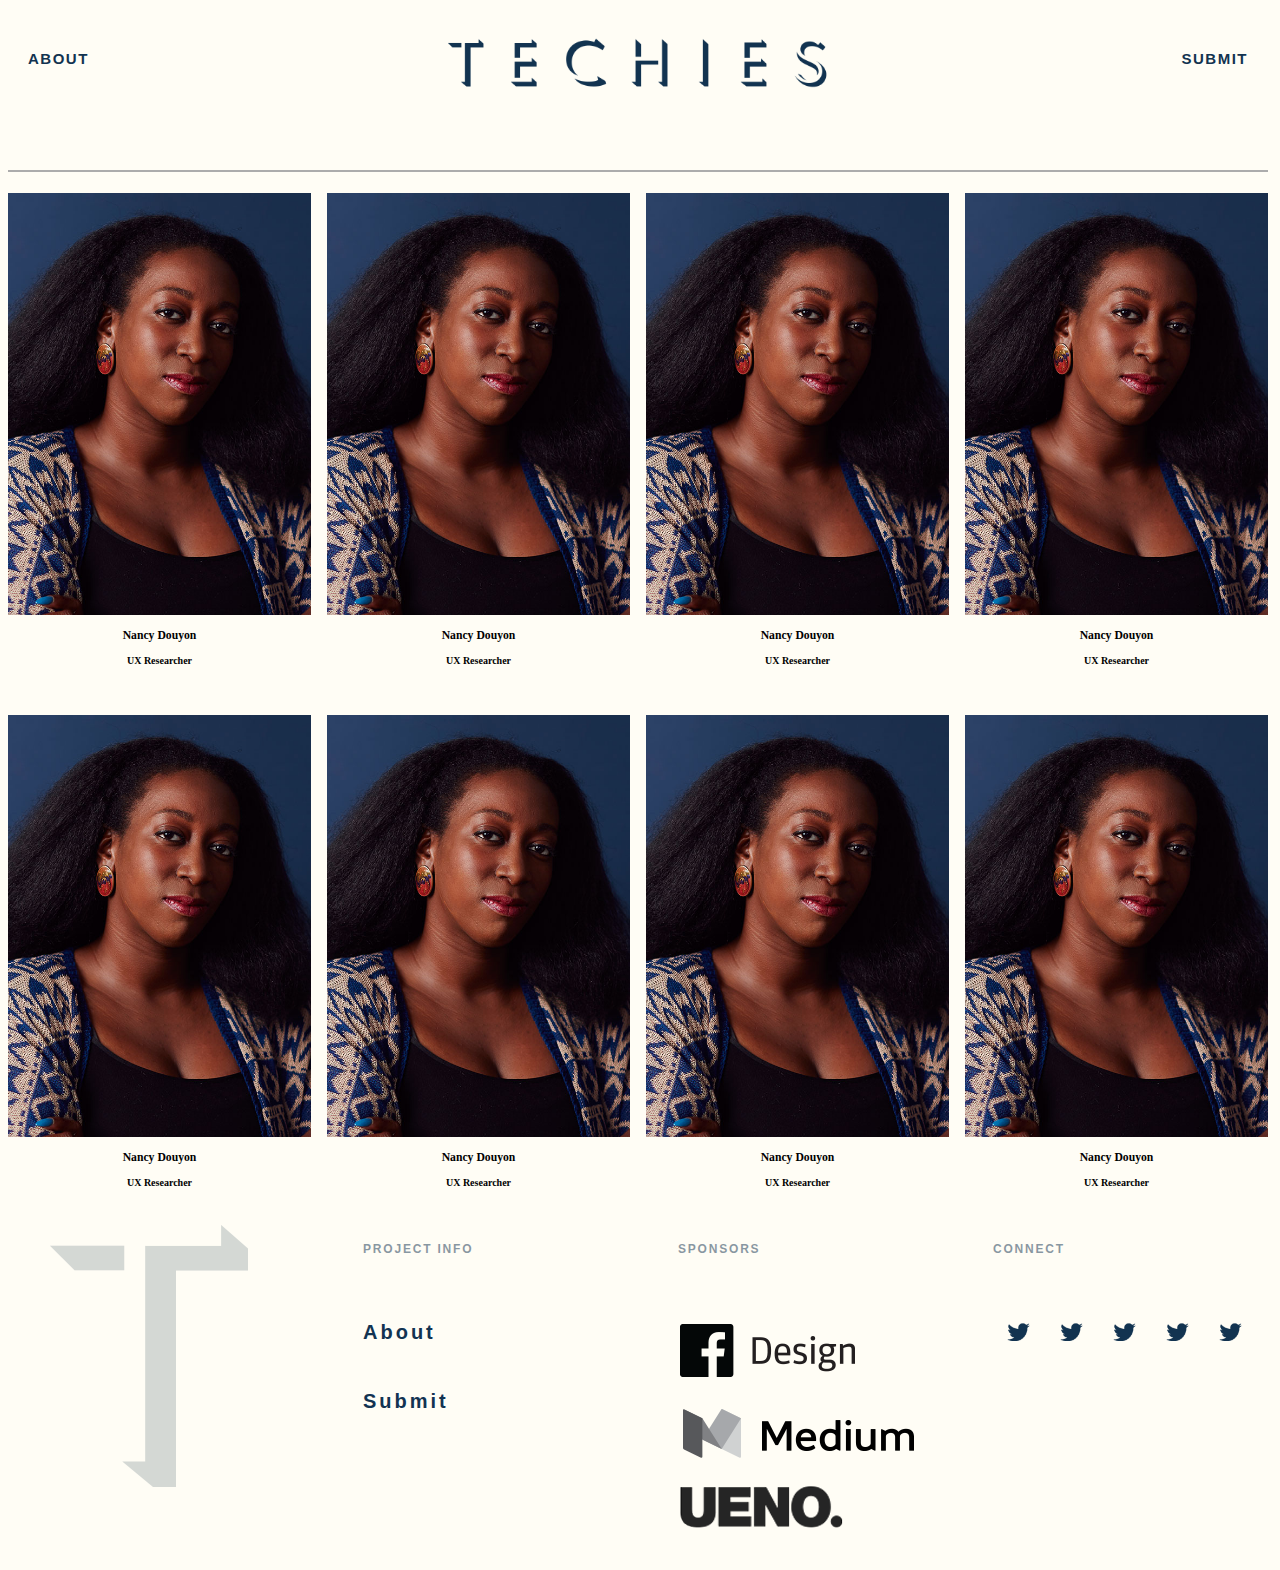
==== index.html @ 45d52f18 "first commit" ====
<!DOCTYPE html>
<html>
  <head>
    <title>Techies</title>
    <meta name="viewport" content="width=device-width, initial-scale=1">
    <link rel="stylesheet" type="text/css" href="css/style.css">
  </head>
  <body>
    <div class="Container">
      <li class="Nav">
        <ul class="About">
          <h2>About</h2>
        </ul>
        <ul class="Techies">
          <img src="images/techies_logo.png" alt="Techies Logo">
        </ul>
        <ul class="Submit">
          <h2> Submit</h2>
        </ul>
      </li>
      <li class="Filter">
      </li>
      <li class="Gallery">
        <ul class="Portrait">
          <img src="images/nancy-douyon-thumb-560x780.jpg" alt="Nany Douyon Photo">
          <h3>Nancy Douyon</h3>
          <h4>UX Researcher</h4>
        </ul>
        <ul class="Portrait">
          <img src="images/nancy-douyon-thumb-560x780.jpg" alt="Nany Douyon Photo">
          <h3>Nancy Douyon</h3>
          <h4>UX Researcher</h4>
        </ul>
        <ul class="Portrait">
          <img src="images/nancy-douyon-thumb-560x780.jpg" alt="Nany Douyon Photo">
          <h3>Nancy Douyon</h3>
          <h4>UX Researcher</h4>
        </ul>
        <ul class="Portrait">
          <img src="images/nancy-douyon-thumb-560x780.jpg" alt="Nany Douyon Photo">
          <h3>Nancy Douyon</h3>
          <h4>UX Researcher</h4>
        </ul>
        <ul class="Portrait">
          <img src="images/nancy-douyon-thumb-560x780.jpg" alt="Nany Douyon Photo">
          <h3>Nancy Douyon</h3>
          <h4>UX Researcher</h4>
        </ul>
        <ul class="Portrait">
          <img src="images/nancy-douyon-thumb-560x780.jpg" alt="Nany Douyon Photo">
          <h3>Nancy Douyon</h3>
          <h4>UX Researcher</h4>
        </ul>
        <ul class="Portrait">
          <img src="images/nancy-douyon-thumb-560x780.jpg" alt="Nany Douyon Photo">
          <h3>Nancy Douyon</h3>
          <h4>UX Researcher</h4>
        </ul>
        <ul class="Portrait">
          <img src="images/nancy-douyon-thumb-560x780.jpg" alt="Nany Douyon Photo">
          <h3>Nancy Douyon</h3>
          <h4>UX Researcher</h4>
        </ul>
        <li class="Footer">
          <ul class="Icon">
            <img src="images/footer_icon.png" alt="Footer Logo">
          </ul>
          <ul class="Project">
              <h5>Project Info</h5>
              <h6>About</h6>
              <h6>Submit</h6>
          </ul>
          <ul class="Sponsors">
            <h5>Sponsors</h5>
            <img src="images/facebook.png" alt="facebook Design Logo">
            <img src="images/medium.png" alt="Medium Logo">
            <img src="images/ueno.png" alt="UENO Logo">
          </ul>
          <ul class="Connect">
            <h5>Connect</h5>
            <a href="https://twitter.com/techiesproject" class="social twitter"></a>
            <a href="https://www.instagram.com/techiesproject/" class="social instagram"></a>
            <a href="https://www.facebook.com/techiesproject" class="social facebook"></a>
            <a href="https://www.pinterest.com/techiesproject/" class="social pinterest"></a>
            <a href="https://medium.com/@helena/tech-portrait-project-call-for-subjects-b33d15ed9286" class="social medium"></a>
        </li>
      </li>
    </div>
</html>
---- css/style.css ----
*, *::before, *::after {
  box-sizing: border-box;
}

body {
  font-size: 10px;
  background-color: #fffdf5;
  max-width: 1260px;
}

/* Top Navigation */
.Nav {
  display: flex;
  /* border: 2px solid green; */
  width: 100%;
  border-bottom: 2px solid #acacac;
  padding-bottom: 50px;
  /* text-align: center; */
}

.Nav ul {
  /* border: 2px solid red; */
  flex: 1;
  width: 33%;
  padding: 70px 0;
  font-family: FFSuperGroteskWebProMedium, sans-serif;
  letter-spacing: 0.15em;
  color: #123350;
  text-decoration: none;
  text-transform: uppercase;
  padding: 20px;
}

.About {
  text-align: left;
}

.Techies {
  text-align: center;
}

.Submit {
  text-align: right;
}

img {
  max-width: 100%;
  height: auto;
}

/* Main Gallery */

.Gallery {
  display: grid;
  grid-gap: 1rem;
  grid-template-columns: repeat(auto-fill, minmax(250px, 1fr));
  /* border: 2px solid blue; */
  width: 100%;
}

.Portrait {
  /* border: 2px solid black; */
  text-align:center;
  padding: 0;
}

/* Footer */
.Footer {
  display: flex;
  /* border: 2px solid orange; */
  width: 100%;
}

.Footer ul {
  width: 30%;
}

.Footer img {
  margin-bottom: 20px;
}
h5 {
  font-family: FFSuperGroteskWebProMedium, sans-serif;
    letter-spacing: 0.15em;
    text-transform: uppercase;
    font-size: 12px;
    color: #123350;
    margin-bottom: 65px;
    opacity: 0.5;
}

h6 {
  font-size: 20px;
font-family: FFSuperGroteskWebProRegular, sans-serif;
letter-spacing: 0.15em;
text-decoration: none;
color: #123352;
}

.social {
  transition: opacity 0.5s ease;
  background-image:url(images/footer_social.png);
  background-size: cover;
  background-repeat: no-repeat;
  height: 23px;
  width: 23px;
  display: inline-block;
  margin: 0 5%;
}
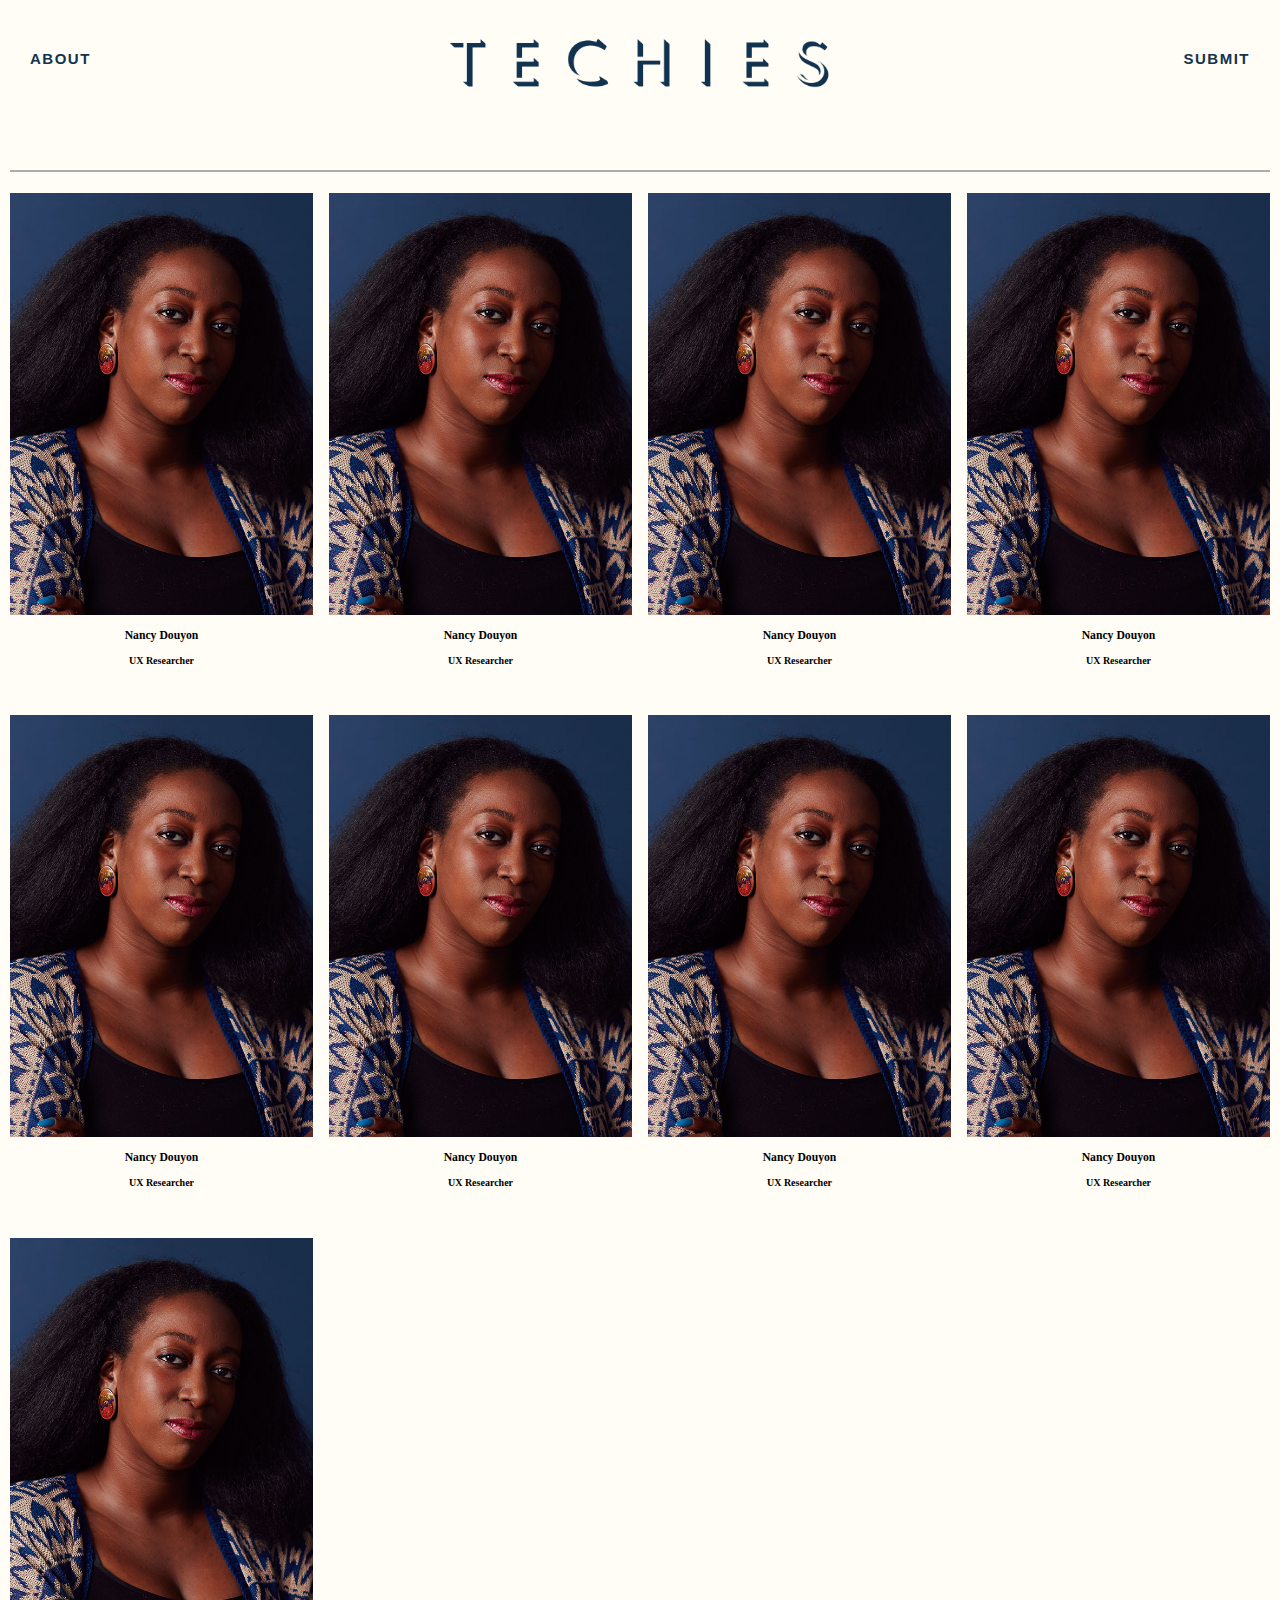
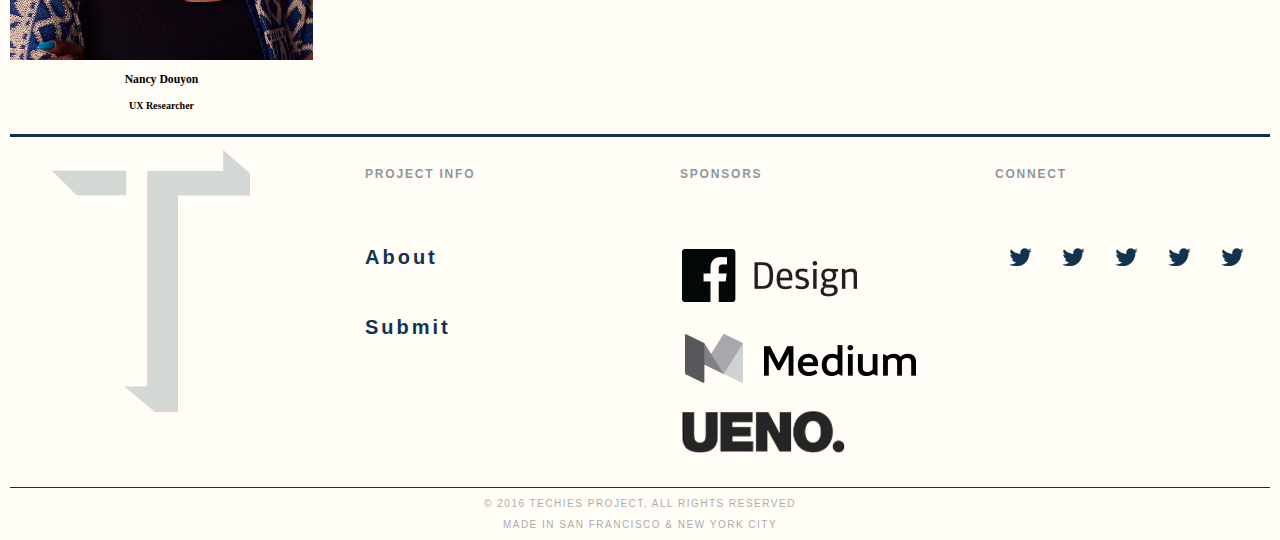
==== commit 108783cc: "Center content with section wrapper" ====
--- a/index.html
+++ b/index.html
@@ -2,11 +2,12 @@
 <html>
   <head>
     <title>Techies</title>
-    <meta name="viewport" content="width=device-width, initial-scale=1">
+    <meta charset="utf-8"> <meta name="viewport" content="width=device-width, initial-scale=1">
     <link rel="stylesheet" type="text/css" href="css/style.css">
   </head>
   <body>
     <div class="Container">
+     <section class="Content">
       <li class="Nav">
         <ul class="About">
           <h2>About</h2>
@@ -61,7 +62,12 @@
           <h3>Nancy Douyon</h3>
           <h4>UX Researcher</h4>
         </ul>
-        <li class="Footer">
+        <ul class="Portrait">
+          <img src="images/nancy-douyon-thumb-560x780.jpg" alt="Nany Douyon Photo">
+          <h3>Nancy Douyon</h3>
+          <h4>UX Researcher</h4>
+        </ul>
+      <li class="Footer">
           <ul class="Icon">
             <img src="images/footer_icon.png" alt="Footer Logo">
           </ul>
@@ -83,7 +89,14 @@
             <a href="https://www.facebook.com/techiesproject" class="social facebook"></a>
             <a href="https://www.pinterest.com/techiesproject/" class="social pinterest"></a>
             <a href="https://medium.com/@helena/tech-portrait-project-call-for-subjects-b33d15ed9286" class="social medium"></a>
+          </ul>
+        <li class="Copyright">
+          <p>© 2016 Techies Project, All Rights reserved</p>
+          <p>Made in San francisco &amp; New york city</p>
+        </li>
         </li>
       </li>
+     </section>  
     </div>
+  </body>
 </html>
--- a/css/style.css
+++ b/css/style.css
@@ -5,6 +5,15 @@
 body {
   font-size: 10px;
   background-color: #fffdf5;
+}
+
+.Container {
+  width: 100%;
+  display:block;
+}
+
+section {
+  margin: 0 auto;
   max-width: 1260px;
 }
 
@@ -69,6 +78,8 @@
   display: flex;
   /* border: 2px solid orange; */
   width: 100%;
+  border-top: 3px solid #123350;
+  border-bottom: 1px solid #123350;
 }
 
 .Footer ul {
@@ -78,6 +89,7 @@
 .Footer img {
   margin-bottom: 20px;
 }
+
 h5 {
   font-family: FFSuperGroteskWebProMedium, sans-serif;
     letter-spacing: 0.15em;
@@ -106,3 +118,12 @@
   display: inline-block;
   margin: 0 5%;
 }
+
+.Copyright {
+  text-transform: uppercase;
+  font-size: 10px;
+  color: #acacac;
+  font-family: FFSuperGroteskWebProMedium, sans-serif;
+  letter-spacing: 0.15em;
+  text-align: center;
+}
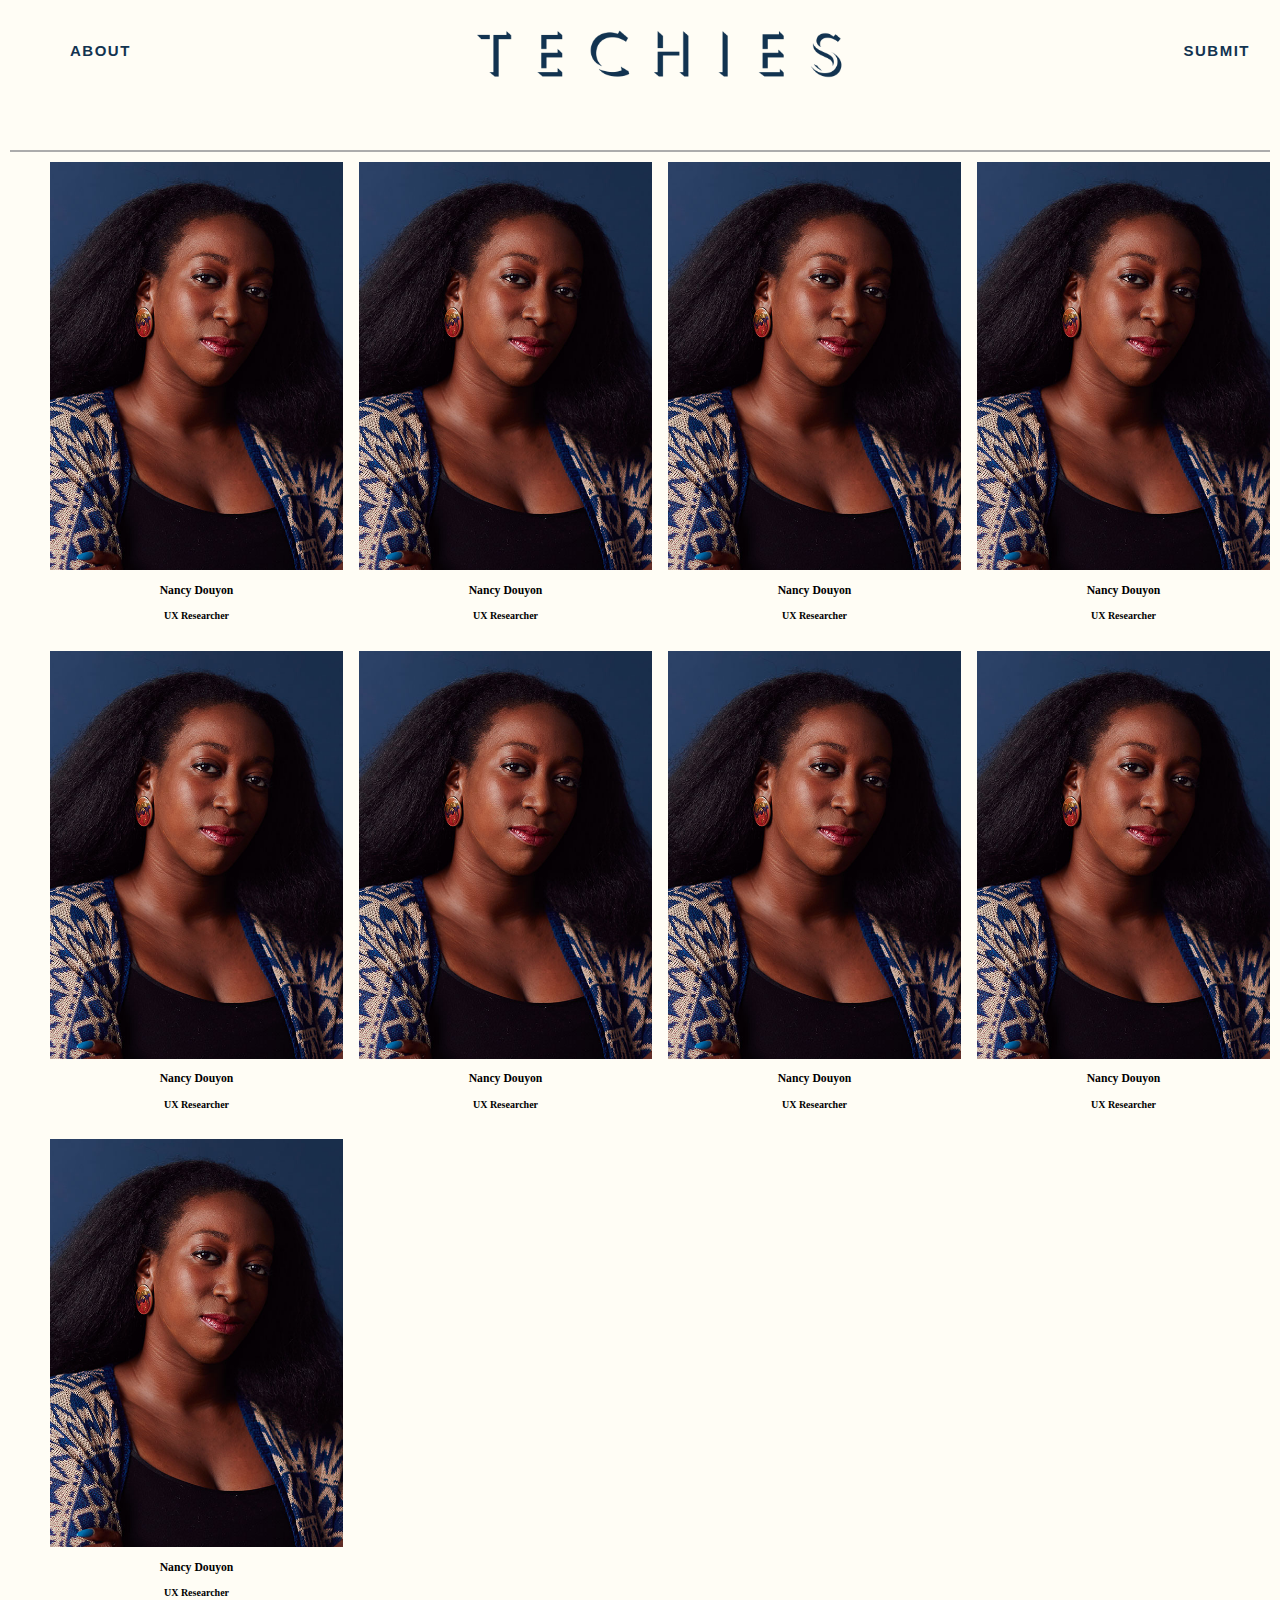
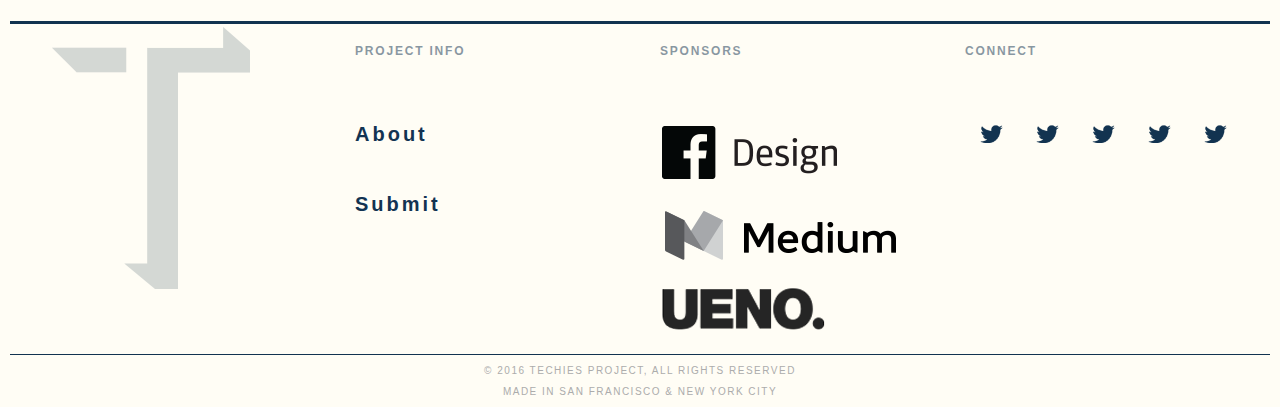
==== commit 53580aea: "Replace li with ul" ====
--- a/index.html
+++ b/index.html
@@ -6,97 +6,104 @@
     <link rel="stylesheet" type="text/css" href="css/style.css">
   </head>
   <body>
-    <div class="Container">
-     <section class="Content">
-      <li class="Nav">
-        <ul class="About">
+    <div class="container">
+     <section class="content">
+       <div class="nav-wrapper">
+        <ul class="nav">
+         <li class="about">
           <h2>About</h2>
-        </ul>
-        <ul class="Techies">
+         </li>
+         <li class="techies">
           <img src="images/techies_logo.png" alt="Techies Logo">
-        </ul>
-        <ul class="Submit">
+         </li>
+         <li class="submit">
           <h2> Submit</h2>
-        </ul>
-      </li>
-      <li class="Filter">
-      </li>
-      <li class="Gallery">
-        <ul class="Portrait">
+         </li>
+       </div>
+       <div class="filter-wrapper">
+         <ul class="filter">
+         </ul>
+       </div>
+       <div class="gallery-wrapper"><ul class="gallery">
+        <li class="portrait">
           <img src="images/nancy-douyon-thumb-560x780.jpg" alt="Nany Douyon Photo">
           <h3>Nancy Douyon</h3>
           <h4>UX Researcher</h4>
-        </ul>
-        <ul class="Portrait">
+        </li>
+        <li class="portrait">
           <img src="images/nancy-douyon-thumb-560x780.jpg" alt="Nany Douyon Photo">
           <h3>Nancy Douyon</h3>
           <h4>UX Researcher</h4>
-        </ul>
-        <ul class="Portrait">
+        </li>
+        <li class="portrait">
           <img src="images/nancy-douyon-thumb-560x780.jpg" alt="Nany Douyon Photo">
           <h3>Nancy Douyon</h3>
           <h4>UX Researcher</h4>
-        </ul>
-        <ul class="Portrait">
+        </li>
+        <li class="portrait">
           <img src="images/nancy-douyon-thumb-560x780.jpg" alt="Nany Douyon Photo">
           <h3>Nancy Douyon</h3>
           <h4>UX Researcher</h4>
-        </ul>
-        <ul class="Portrait">
+        </li>
+        <li class="portrait">
           <img src="images/nancy-douyon-thumb-560x780.jpg" alt="Nany Douyon Photo">
           <h3>Nancy Douyon</h3>
           <h4>UX Researcher</h4>
-        </ul>
-        <ul class="Portrait">
+        </li>
+        <li class="portrait">
           <img src="images/nancy-douyon-thumb-560x780.jpg" alt="Nany Douyon Photo">
           <h3>Nancy Douyon</h3>
           <h4>UX Researcher</h4>
-        </ul>
-        <ul class="Portrait">
+        </li>
+        <li class="portrait">
           <img src="images/nancy-douyon-thumb-560x780.jpg" alt="Nany Douyon Photo">
           <h3>Nancy Douyon</h3>
           <h4>UX Researcher</h4>
-        </ul>
-        <ul class="Portrait">
+        </li>
+        <li class="portrait">
           <img src="images/nancy-douyon-thumb-560x780.jpg" alt="Nany Douyon Photo">
           <h3>Nancy Douyon</h3>
           <h4>UX Researcher</h4>
-        </ul>
-        <ul class="Portrait">
+        </li>
+        <li class="portrait">
           <img src="images/nancy-douyon-thumb-560x780.jpg" alt="Nany Douyon Photo">
           <h3>Nancy Douyon</h3>
           <h4>UX Researcher</h4>
-        </ul>
-      <li class="Footer">
-          <ul class="Icon">
+        </li>
+      </div>
+       <div class="footer-wrapper">
+         <ul class="footer">
+          <li class="icon">
             <img src="images/footer_icon.png" alt="Footer Logo">
-          </ul>
-          <ul class="Project">
+          </li>
+          <li class="project">
               <h5>Project Info</h5>
               <h6>About</h6>
               <h6>Submit</h6>
-          </ul>
-          <ul class="Sponsors">
+          </li>
+          <li class="sponsors">
             <h5>Sponsors</h5>
             <img src="images/facebook.png" alt="facebook Design Logo">
             <img src="images/medium.png" alt="Medium Logo">
             <img src="images/ueno.png" alt="UENO Logo">
-          </ul>
-          <ul class="Connect">
+          </li>
+          <li class="connect">
             <h5>Connect</h5>
             <a href="https://twitter.com/techiesproject" class="social twitter"></a>
             <a href="https://www.instagram.com/techiesproject/" class="social instagram"></a>
             <a href="https://www.facebook.com/techiesproject" class="social facebook"></a>
             <a href="https://www.pinterest.com/techiesproject/" class="social pinterest"></a>
             <a href="https://medium.com/@helena/tech-portrait-project-call-for-subjects-b33d15ed9286" class="social medium"></a>
-          </ul>
-        <li class="Copyright">
-          <p>© 2016 Techies Project, All Rights reserved</p>
-          <p>Made in San francisco &amp; New york city</p>
-        </li>
-        </li>
-      </li>
-     </section>  
+          </li>
+
+
+         </ul>
+         <div class="copyright">
+           <p>© 2016 Techies Project, All Rights reserved</p>
+           <p>Made in San francisco &amp; New york city</p>
+         </div>
+      </div>
+     </section>
     </div>
   </body>
 </html>
--- a/css/style.css
+++ b/css/style.css
@@ -7,7 +7,7 @@
   background-color: #fffdf5;
 }
 
-.Container {
+.container {
   width: 100%;
   display:block;
 }
@@ -18,8 +18,8 @@
 }
 
 /* Top Navigation */
-.Nav {
-  display: flex;
+.nav {
+  display:flex;
   /* border: 2px solid green; */
   width: 100%;
   border-bottom: 2px solid #acacac;
@@ -27,7 +27,7 @@
   /* text-align: center; */
 }
 
-.Nav ul {
+.nav li {
   /* border: 2px solid red; */
   flex: 1;
   width: 33%;
@@ -38,17 +38,18 @@
   text-decoration: none;
   text-transform: uppercase;
   padding: 20px;
+  list-style: none;
 }
 
-.About {
+.about {
   text-align: left;
 }
 
-.Techies {
+.techies {
   text-align: center;
 }
 
-.Submit {
+.submit {
   text-align: right;
 }
 
@@ -59,34 +60,36 @@
 
 /* Main Gallery */
 
-.Gallery {
+.gallery {
   display: grid;
   grid-gap: 1rem;
   grid-template-columns: repeat(auto-fill, minmax(250px, 1fr));
   /* border: 2px solid blue; */
   width: 100%;
+  list-style: none;
 }
 
-.Portrait {
+.portrait {
   /* border: 2px solid black; */
   text-align:center;
   padding: 0;
 }
 
 /* Footer */
-.Footer {
+.footer {
   display: flex;
   /* border: 2px solid orange; */
   width: 100%;
   border-top: 3px solid #123350;
   border-bottom: 1px solid #123350;
+  list-style: none;
 }
 
-.Footer ul {
+.footer li {
   width: 30%;
 }
 
-.Footer img {
+.footer img {
   margin-bottom: 20px;
 }
 
@@ -119,7 +122,7 @@
   margin: 0 5%;
 }
 
-.Copyright {
+.copyright {
   text-transform: uppercase;
   font-size: 10px;
   color: #acacac;
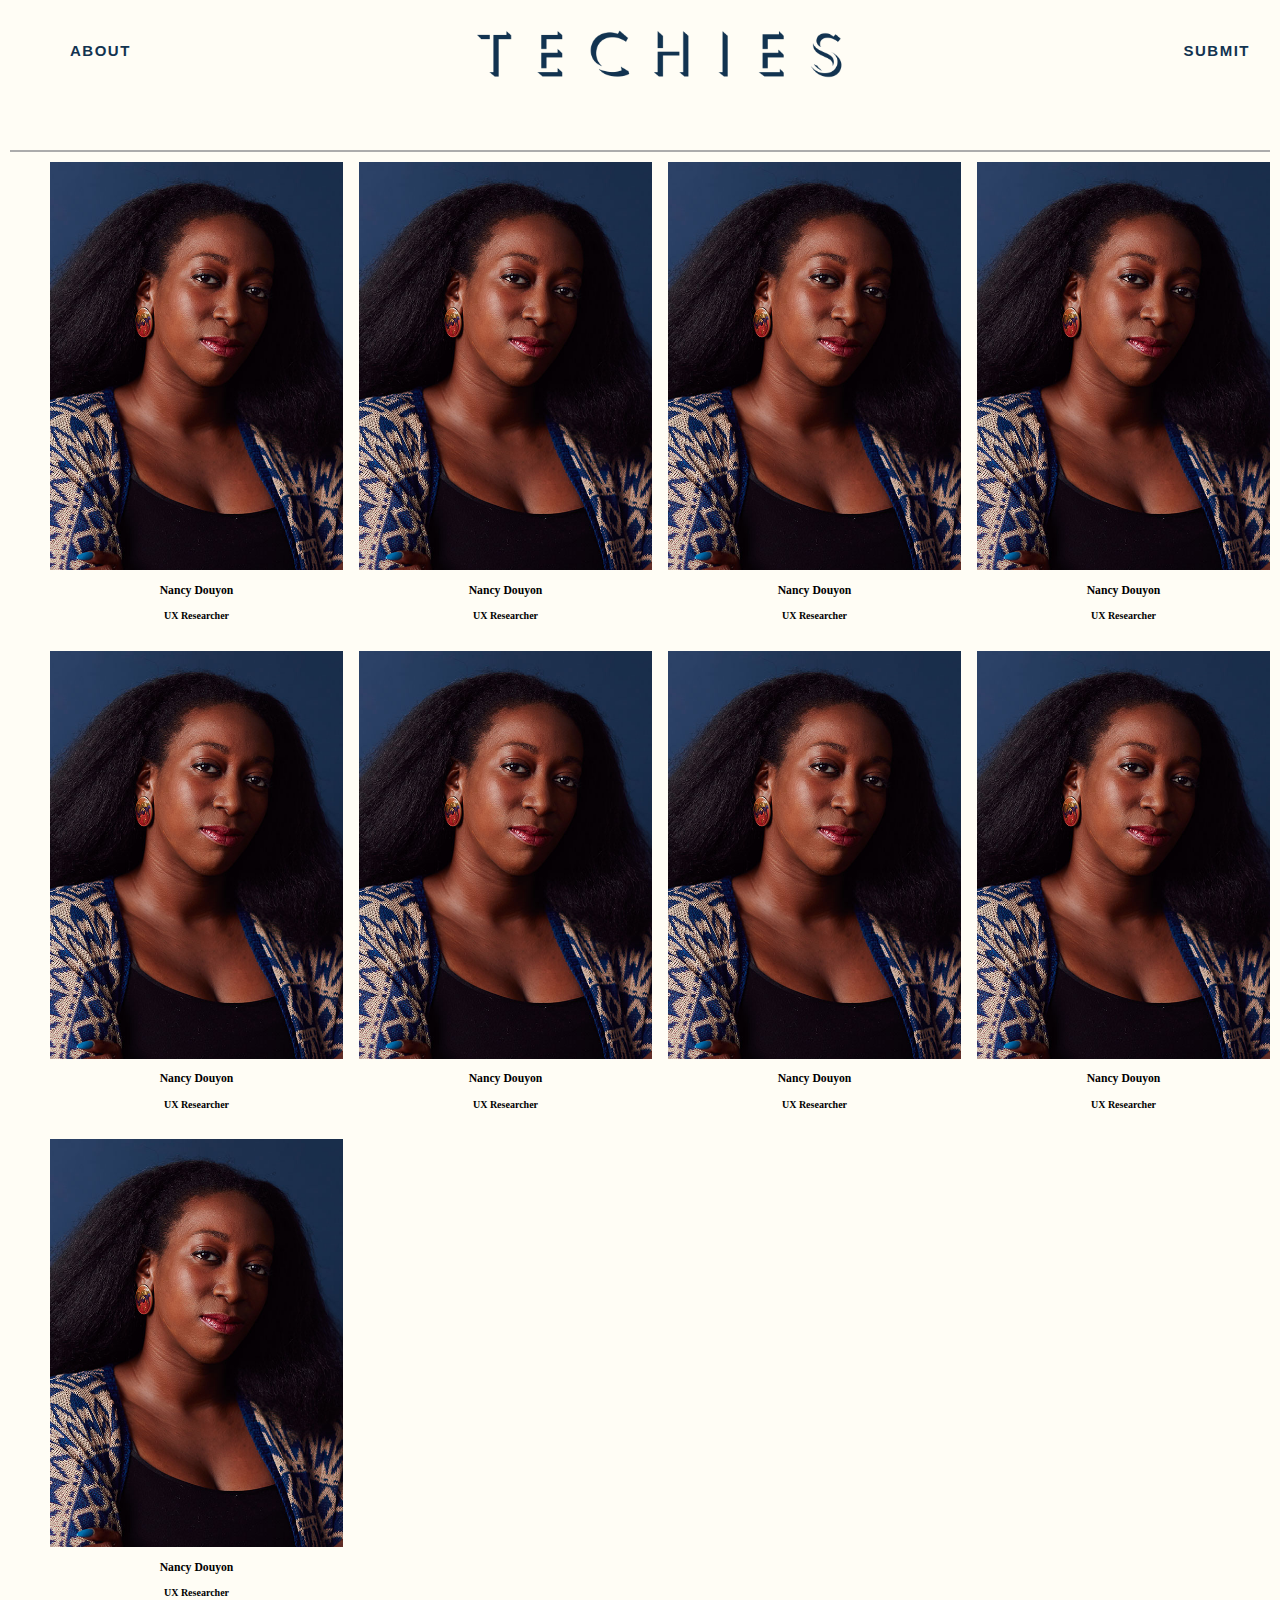
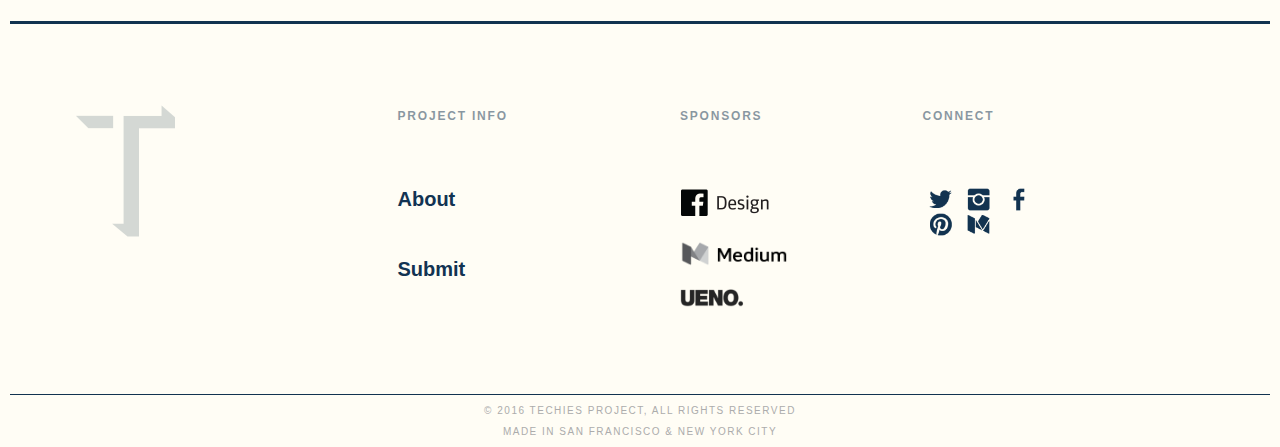
==== commit 93bc3627: "Make multiple social media links share one image" ====
--- a/index.html
+++ b/index.html
@@ -71,33 +71,49 @@
           <h4>UX Researcher</h4>
         </li>
       </div>
+        <!-- Footer Area -->
        <div class="footer-wrapper">
-         <ul class="footer">
-          <li class="icon">
+         <!-- <ul class="footer"> -->
+          <div class="icon">
             <img src="images/footer_icon.png" alt="Footer Logo">
-          </li>
-          <li class="project">
+          </div>
+          <ul class="project">
+            <li class="header">
               <h5>Project Info</h5>
+            </li>
+            <li>
               <h6>About</h6>
+            </li>
+            <li>
               <h6>Submit</h6>
-          </li>
-          <li class="sponsors">
-            <h5>Sponsors</h5>
-            <img src="images/facebook.png" alt="facebook Design Logo">
-            <img src="images/medium.png" alt="Medium Logo">
-            <img src="images/ueno.png" alt="UENO Logo">
-          </li>
-          <li class="connect">
-            <h5>Connect</h5>
+            </li>
+          </ul>
+          <ul class="sponsors">
+            <li class="header">
+             <h5>Sponsors</h5>
+            </li>
+            <li>
+             <img width="100" height="30px" src="images/facebook.png" alt="facebook Design Logo">
+            </li>
+            <li>
+             <img width="108" height="25" src="images/medium.png" alt="Medium Logo">
+            </li>
+            <li>
+             <img width="65" height="16" src="images/ueno.png" alt="UENO Logo">
+            </li>
+          </ul>
+          <div class="connect">
+            <div class="header">
+             <h5>Connect</h5>
+            </div>
             <a href="https://twitter.com/techiesproject" class="social twitter"></a>
             <a href="https://www.instagram.com/techiesproject/" class="social instagram"></a>
             <a href="https://www.facebook.com/techiesproject" class="social facebook"></a>
             <a href="https://www.pinterest.com/techiesproject/" class="social pinterest"></a>
             <a href="https://medium.com/@helena/tech-portrait-project-call-for-subjects-b33d15ed9286" class="social medium"></a>
-          </li>
-
-
-         </ul>
+            </div>
+          </div>
+         <!-- </ul> -->
          <div class="copyright">
            <p>© 2016 Techies Project, All Rights reserved</p>
            <p>Made in San francisco &amp; New york city</p>
--- a/css/style.css
+++ b/css/style.css
@@ -76,39 +76,51 @@
 }
 
 /* Footer */
-.footer {
-  display: flex;
+.footer-wrapper {
+  display:flex;
   /* border: 2px solid orange; */
   width: 100%;
   border-top: 3px solid #123350;
   border-bottom: 1px solid #123350;
   list-style: none;
+  padding: 65px;
 }
 
-.footer li {
-  width: 30%;
+.footer-wrapper ul {
+  width: 25%;
+  list-style: none;
+  margin: 0;
 }
 
-.footer img {
+.sponsors img {
   margin-bottom: 20px;
+}
+
+.icon {
+  width: 25%;
+}
+
+.icon img {
+  width: 101px;
+  height: 134px;
+  margin-top: 15px;
 }
 
 h5 {
   font-family: FFSuperGroteskWebProMedium, sans-serif;
-    letter-spacing: 0.15em;
-    text-transform: uppercase;
-    font-size: 12px;
-    color: #123350;
-    margin-bottom: 65px;
-    opacity: 0.5;
+  letter-spacing: 0.15em;
+  text-transform: uppercase;
+  font-size: 12px;
+  color: #123350;
+  margin-bottom: 65px;
+  opacity: 0.5;
 }
 
 h6 {
   font-size: 20px;
-font-family: FFSuperGroteskWebProRegular, sans-serif;
-letter-spacing: 0.15em;
-text-decoration: none;
-color: #123352;
+  font-family: FFSuperGroteskWebProRegular, sans-serif;
+  text-decoration: none;
+  color: #123352;
 }
 
 .social {
@@ -122,6 +134,28 @@
   margin: 0 5%;
 }
 
+/* This positions that social photo for each icon */
+
+.twitter {
+  background-position: 0 0;
+}
+
+.instagram {
+  background-position: -58px 0;
+}
+
+.facebook {
+  background-position: -115px 0;
+}
+
+.pinterest {
+  background-position: -171px 0;
+}
+
+.medium {
+  background-position: -227px 0;
+}
+
 .copyright {
   text-transform: uppercase;
   font-size: 10px;
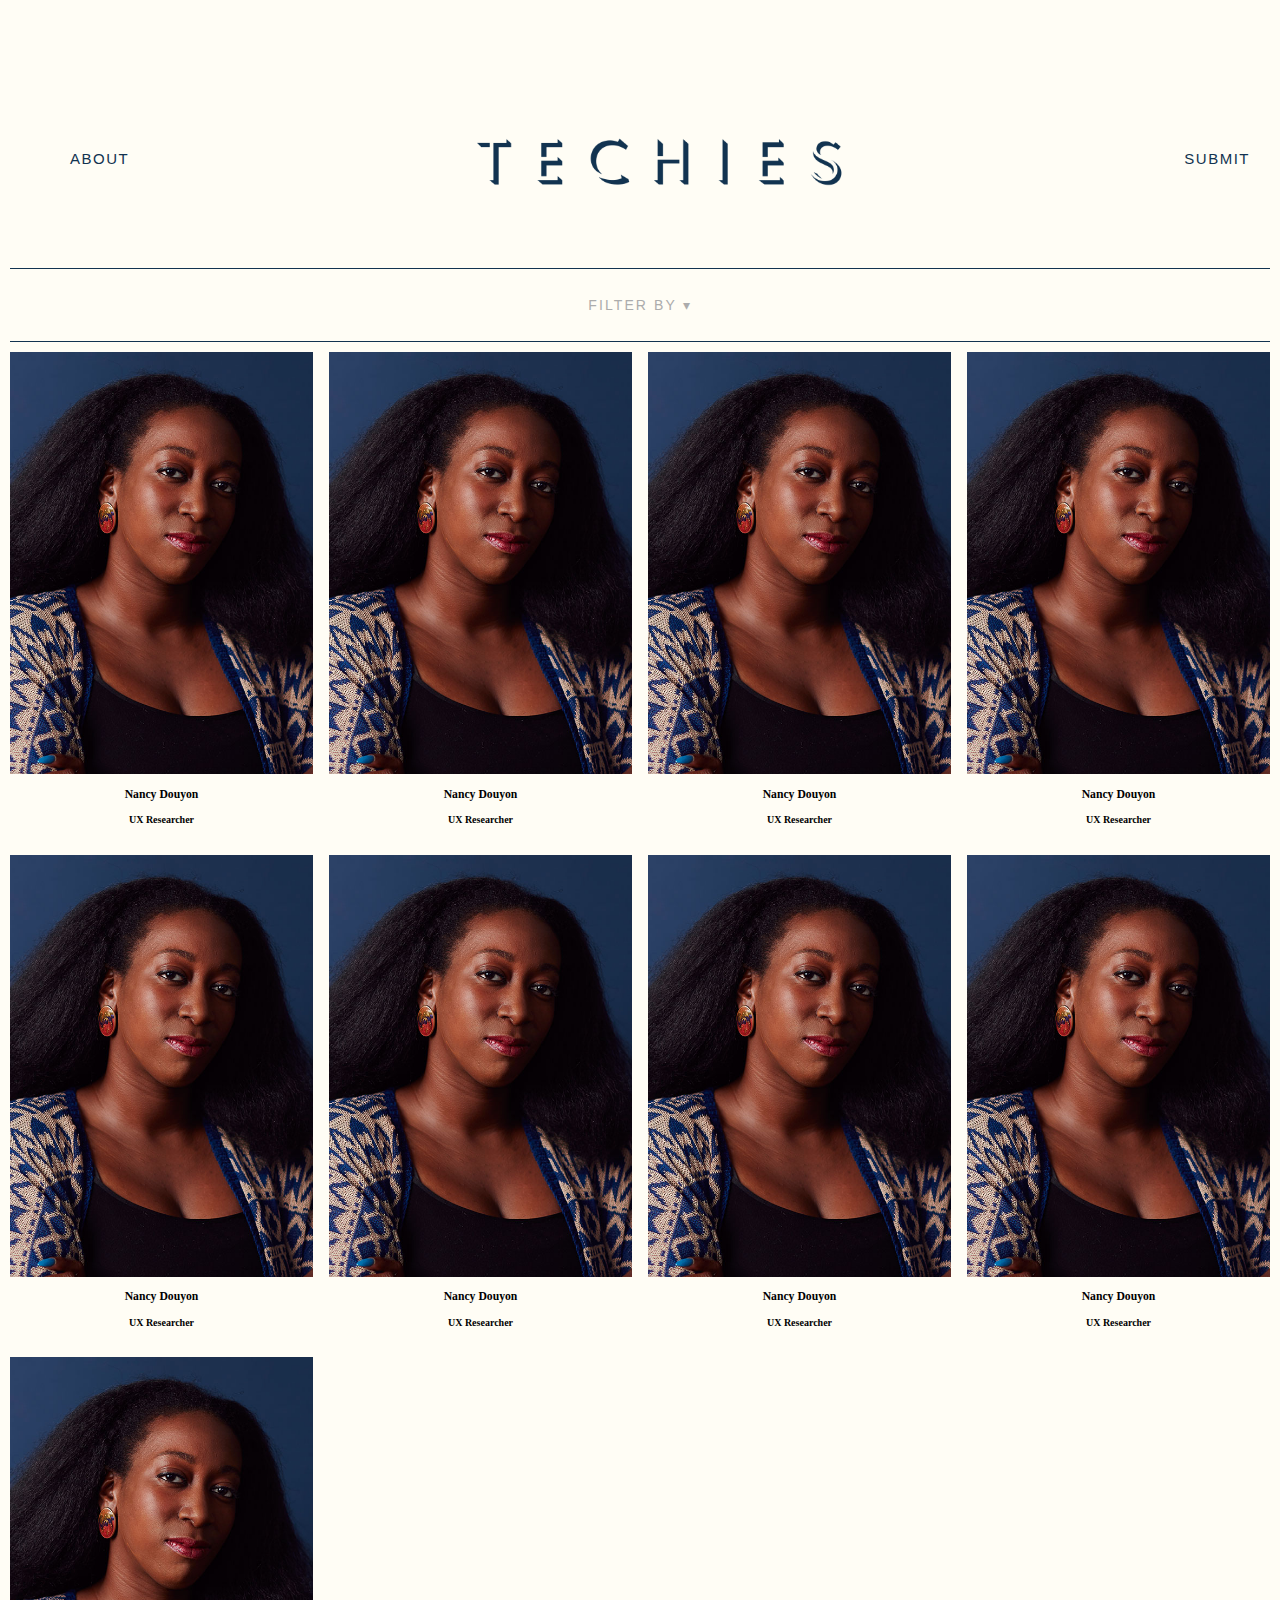
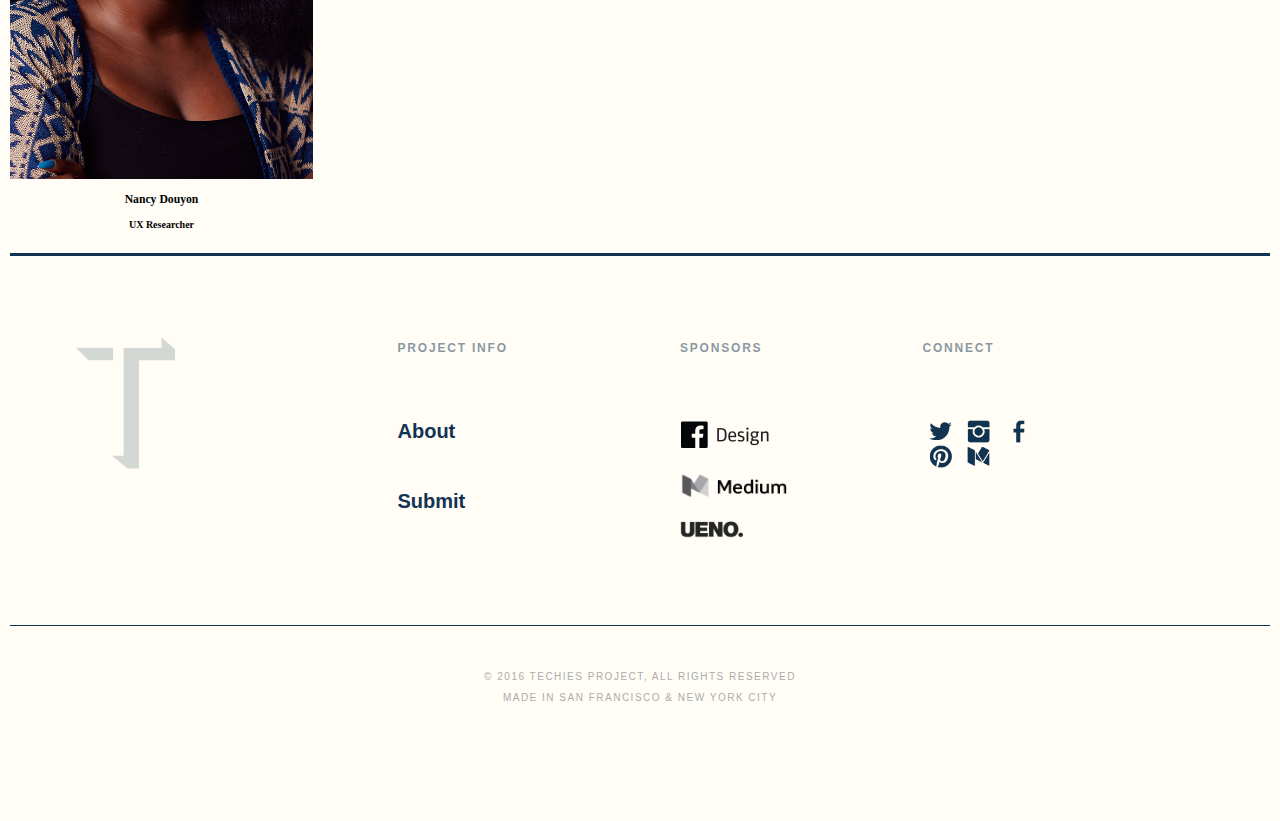
==== commit 10d6b53a: "Add filter section" ====
--- a/index.html
+++ b/index.html
@@ -21,8 +21,11 @@
          </li>
        </div>
        <div class="filter-wrapper">
-         <ul class="filter">
-         </ul>
+         <div class="filter">
+          FILTER BY
+          <span class="carat">▾
+          </span>
+         </div>
        </div>
        <div class="gallery-wrapper"><ul class="gallery">
         <li class="portrait">
--- a/css/style.css
+++ b/css/style.css
@@ -15,6 +15,8 @@
 section {
   margin: 0 auto;
   max-width: 1260px;
+  padding-top: 100px;
+  padding-bottom: 100px;
 }
 
 /* Top Navigation */
@@ -22,7 +24,6 @@
   display:flex;
   /* border: 2px solid green; */
   width: 100%;
-  border-bottom: 2px solid #acacac;
   padding-bottom: 50px;
   /* text-align: center; */
 }
@@ -39,6 +40,11 @@
   text-transform: uppercase;
   padding: 20px;
   list-style: none;
+  font-weight: 200;
+}
+
+h2 {
+  font-weight: 500;
 }
 
 .about {
@@ -58,6 +64,22 @@
   height: auto;
 }
 
+/* Filter Section */
+.filter-wrapper {
+  font-family: FFSuperGroteskWebProMedium, sans-serif;
+  color: #acacac;
+  font-size: 14px;
+  letter-spacing: 0.15em;
+  cursor: pointer;
+  text-align: center;
+  padding: 36px 0;
+  line-height: 0;
+  transition: color 0.5s ease;
+  border-top: 1px solid #123350;
+  border-bottom: 1px solid #123350;
+}
+
+
 /* Main Gallery */
 
 .gallery {
@@ -67,6 +89,7 @@
   /* border: 2px solid blue; */
   width: 100%;
   list-style: none;
+  padding: 0;
 }
 
 .portrait {
@@ -163,4 +186,5 @@
   font-family: FFSuperGroteskWebProMedium, sans-serif;
   letter-spacing: 0.15em;
   text-align: center;
+  margin-top: 45px;
 }
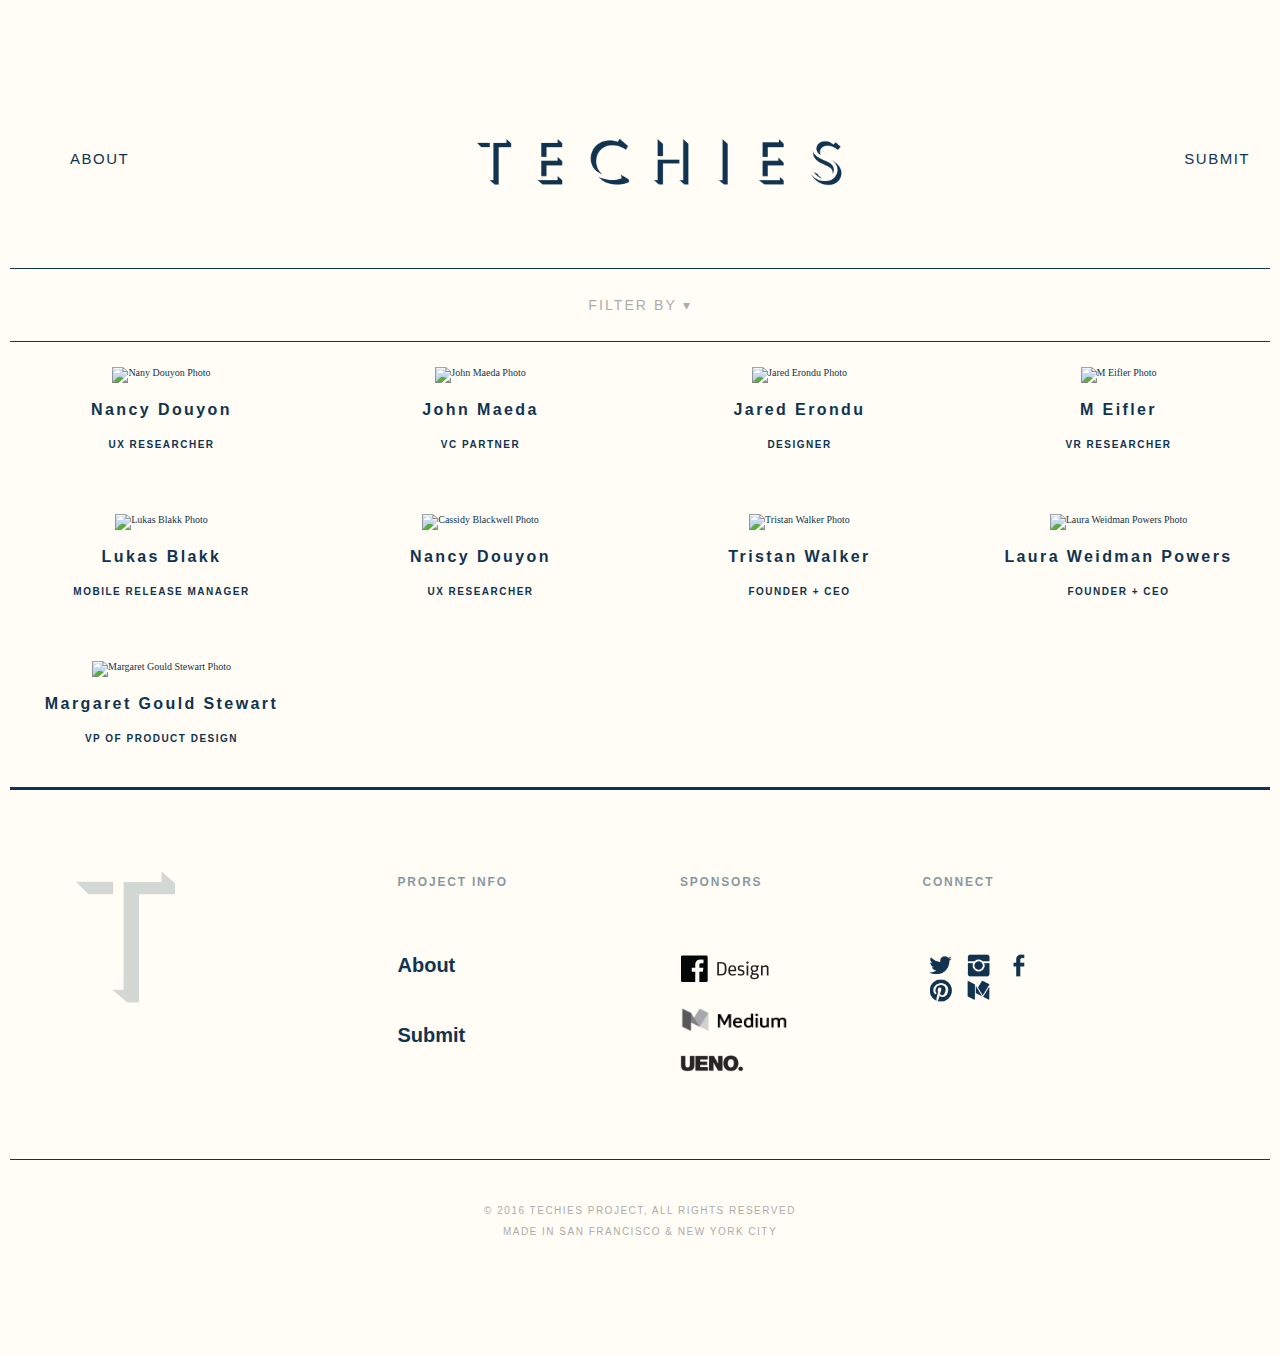
==== commit 85532e6c: "add new people" ====
--- a/index.html
+++ b/index.html
@@ -27,51 +27,52 @@
           </span>
          </div>
        </div>
-       <div class="gallery-wrapper"><ul class="gallery">
+       <div class="gallery-wrapper">
+        <ul class="gallery">
         <li class="portrait">
-          <img src="images/nancy-douyon-thumb-560x780.jpg" alt="Nany Douyon Photo">
+          <img src="https://techiesproject.com/d1lhy388c2xgxf/thumbnails/nancy-douyon-thumb-560x780.jpg" alt="Nany Douyon Photo">
           <h3>Nancy Douyon</h3>
           <h4>UX Researcher</h4>
         </li>
         <li class="portrait">
-          <img src="images/nancy-douyon-thumb-560x780.jpg" alt="Nany Douyon Photo">
+          <img src="https://techiesproject.com/d1lhy388c2xgxf/thumbnails/John-Maeda-thumb-280x390.jpg" alt="John Maeda Photo">
+          <h3>John Maeda</h3>
+          <h4>VC Partner</h4>
+        </li>
+        <li class="portrait">
+          <img src="https://techiesproject.com/d1lhy388c2xgxf/thumbnails/jared-erondu-thumb-560x780.jpg" alt="Jared Erondu Photo">
+          <h3>Jared Erondu</h3>
+          <h4>Designer</h4>
+        </li>
+        <li class="portrait">
+          <img src="https://techiesproject.com/d1lhy388c2xgxf/thumbnails/emily-eifler-thumb-560x780.jpg" alt="M Eifler Photo">
+          <h3>M Eifler</h3>
+          <h4>VR Researcher</h4>
+        </li>
+        <li class="portrait">
+          <img src="https://techiesproject.com/d1lhy388c2xgxf/thumbnails/Lukas-Blakk-thumb-280x390.jpg" alt="Lukas Blakk Photo">
+          <h3>Lukas Blakk</h3>
+          <h4>Mobile Release Manager</h4>
+        </li>
+        <li class="portrait">
+          <img src="https://techiesproject.com/d1lhy388c2xgxf/thumbnails/Cassidy-Blackwell-thumb-280x390.jpg" alt="Cassidy Blackwell Photo">
           <h3>Nancy Douyon</h3>
           <h4>UX Researcher</h4>
         </li>
         <li class="portrait">
-          <img src="images/nancy-douyon-thumb-560x780.jpg" alt="Nany Douyon Photo">
-          <h3>Nancy Douyon</h3>
-          <h4>UX Researcher</h4>
+          <img src="https://techiesproject.com/d1lhy388c2xgxf/thumbnails/Tristan-Walker-thumb-280x390.jpg" alt="Tristan Walker Photo">
+          <h3>Tristan Walker</h3>
+          <h4>Founder + CEO</h4>
         </li>
         <li class="portrait">
-          <img src="images/nancy-douyon-thumb-560x780.jpg" alt="Nany Douyon Photo">
-          <h3>Nancy Douyon</h3>
-          <h4>UX Researcher</h4>
+          <img src="https://techiesproject.com/d1lhy388c2xgxf/thumbnails/laura-weidman-powers-thumb-560x780.jpg" alt="Laura Weidman Powers Photo">
+          <h3>Laura Weidman Powers</h3>
+          <h4>Founder + CEO</h4>
         </li>
         <li class="portrait">
-          <img src="images/nancy-douyon-thumb-560x780.jpg" alt="Nany Douyon Photo">
-          <h3>Nancy Douyon</h3>
-          <h4>UX Researcher</h4>
-        </li>
-        <li class="portrait">
-          <img src="images/nancy-douyon-thumb-560x780.jpg" alt="Nany Douyon Photo">
-          <h3>Nancy Douyon</h3>
-          <h4>UX Researcher</h4>
-        </li>
-        <li class="portrait">
-          <img src="images/nancy-douyon-thumb-560x780.jpg" alt="Nany Douyon Photo">
-          <h3>Nancy Douyon</h3>
-          <h4>UX Researcher</h4>
-        </li>
-        <li class="portrait">
-          <img src="images/nancy-douyon-thumb-560x780.jpg" alt="Nany Douyon Photo">
-          <h3>Nancy Douyon</h3>
-          <h4>UX Researcher</h4>
-        </li>
-        <li class="portrait">
-          <img src="images/nancy-douyon-thumb-560x780.jpg" alt="Nany Douyon Photo">
-          <h3>Nancy Douyon</h3>
-          <h4>UX Researcher</h4>
+          <img src="https://techiesproject.com/d1lhy388c2xgxf/thumbnails/margaret-gould-stewart-thumb-560x780.jpg" alt="Margaret Gould Stewart Photo">
+          <h3>Margaret Gould Stewart</h3>
+          <h4>VP of Product Design</h4>
         </li>
       </div>
         <!-- Footer Area -->
--- a/css/style.css
+++ b/css/style.css
@@ -95,7 +95,26 @@
 .portrait {
   /* border: 2px solid black; */
   text-align:center;
-  padding: 0;
+  padding: 15px 15px 15px 15px;
+  color: #123350;
+}
+
+h3 {
+  text-align: center;
+  font-size: 16px;
+  font-family: FFSuperGroteskWebProRegular, sans-serif;
+  letter-spacing: 0.15em;
+  line-height: 1.4;
+  margin-bottom: 0;
+}
+
+h4 {
+  text-transform: uppercase;
+  text-align: center;
+  font-size: 10px;
+  line-height: 2;
+  font-family: FFSuperGroteskWebProMedium, sans-serif;
+  letter-spacing: 0.15em;
 }
 
 /* Footer */
@@ -188,3 +207,20 @@
   text-align: center;
   margin-top: 45px;
 }
+
+/* Responsiveness */
+@media all and (max-width 800px) {
+ section {
+  max-width: 300px;
+  padding-top: 20px;
+  padding-bottom: 20px;
+ }
+
+ .nav {
+  padding-bottom: 20px;
+ }
+
+ .nav li {
+  padding: 10px;
+ }
+}
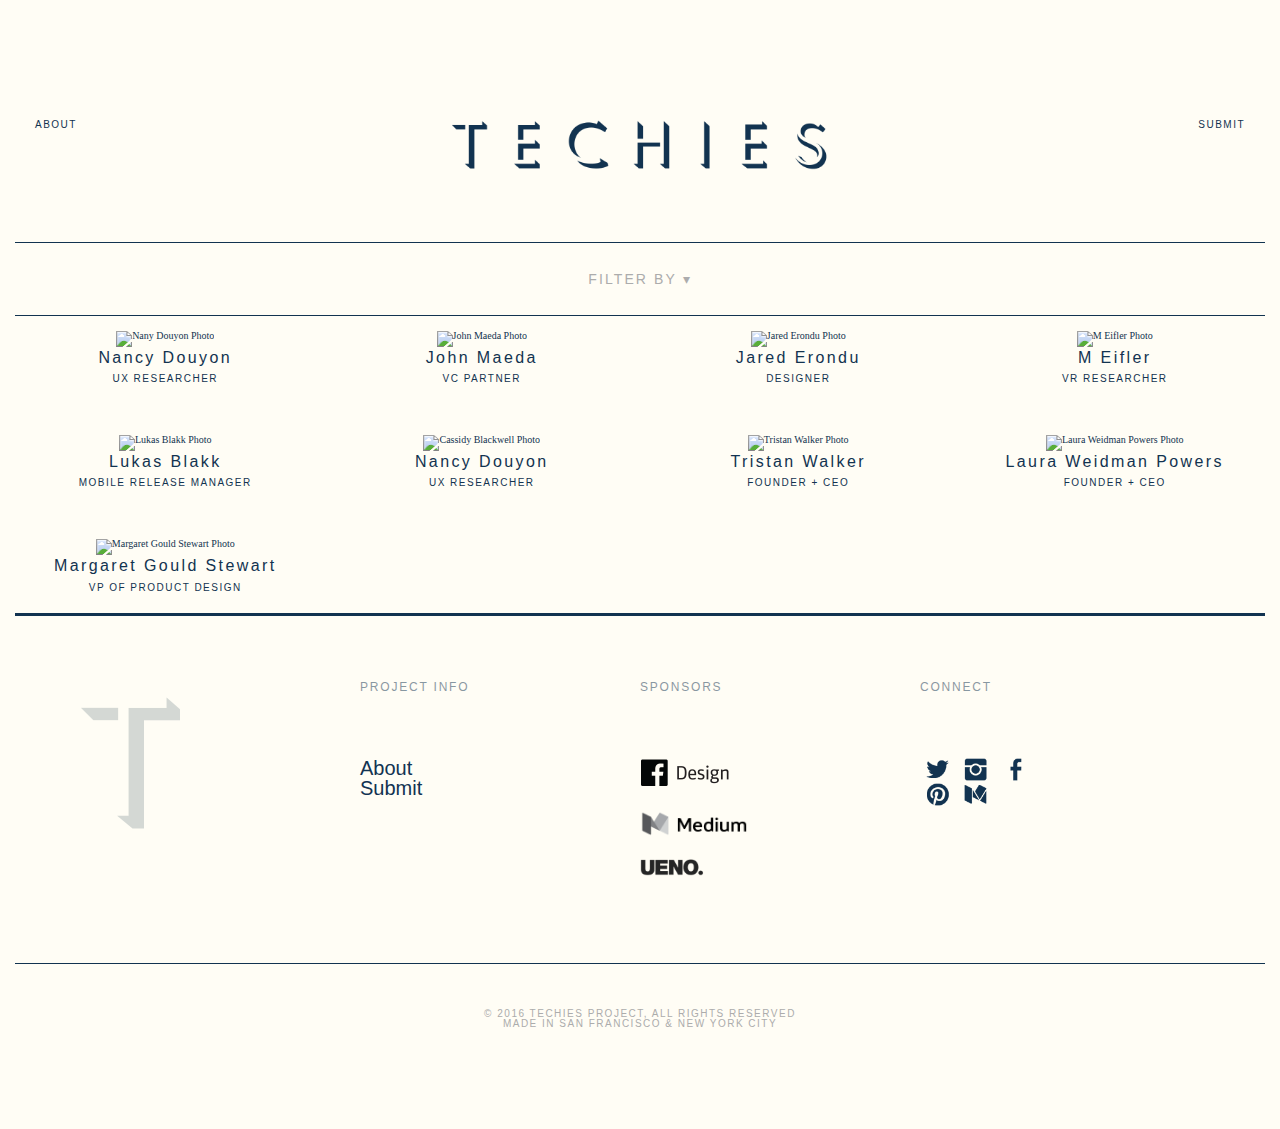
==== commit bca42cb2: "add reset" ====
--- a/index.html
+++ b/index.html
@@ -3,6 +3,7 @@
   <head>
     <title>Techies</title>
     <meta charset="utf-8"> <meta name="viewport" content="width=device-width, initial-scale=1">
+    <link rel="stylesheet" type="text/css" href="css/reset.css">
     <link rel="stylesheet" type="text/css" href="css/style.css">
   </head>
   <body>
@@ -30,6 +31,7 @@
        <div class="gallery-wrapper">
         <ul class="gallery">
         <li class="portrait">
+          <!-- <a class="portrait-link" href="/nancy-douyon.html"> -->
           <img src="https://techiesproject.com/d1lhy388c2xgxf/thumbnails/nancy-douyon-thumb-560x780.jpg" alt="Nany Douyon Photo">
           <h3>Nancy Douyon</h3>
           <h4>UX Researcher</h4>
--- a/css/style.css
+++ b/css/style.css
@@ -10,6 +10,8 @@
 .container {
   width: 100%;
   display:block;
+  padding-left: 15px;
+  padding-right: 15px;
 }
 
 section {
@@ -26,6 +28,7 @@
   width: 100%;
   padding-bottom: 50px;
   /* text-align: center; */
+  padding-left: 0px;
 }
 
 .nav li {
@@ -95,7 +98,7 @@
 .portrait {
   /* border: 2px solid black; */
   text-align:center;
-  padding: 15px 15px 15px 15px;
+  padding: 15px 0px 15px 0px;
   color: #123350;
 }
 
@@ -208,8 +211,143 @@
   margin-top: 45px;
 }
 
+/* Portrait Detail Page */
+.featured-image img {
+  display: block;
+  width: 100%;
+  margin: 0 auto;
+  border: 0;
+  vertical-align: middle;
+}
+
+.portrait-title {
+  border-bottom: 3px solid #123350;
+}
+
+.techie-name {
+  font-family: FFSuperGroteskWebProRegular, sans-serif;
+  letter-spacing: 0.15em;
+  font-size: 80px;
+  text-align: center;
+  margin-top: 110px;
+  line-height: 1;
+  margin-bottom: 75px;
+}
+
+.content-header {
+  width: 100%;
+  overflow: hidden;
+  margin-top: 15px;
+  margin-bottom: 65px;
+  border-bottom: 1px solid #123350;
+  display:block;
+}
+
+.stats {
+  width: 50%;
+  float: left;
+  position: relative;
+  padding-left: 15px;
+  padding-right: 15px;
+}
+
+.meta {
+  margin: 0;
+  padding: 0 50px 0 0;
+  margin-bottom: 65px;
+  display: block;
+  list-style-type: disc;
+  font-size: 14px;
+}
+
+/* Icon Images */
+.meta .years {
+  background-image: url(https://techiesproject.com/d1lhy388c2xgxf/techies_interview_icon_years_2x.png);
+  background-size: 23px;
+}
+
+.meta .role {
+  background-image: url(https://techiesproject.com/d1lhy388c2xgxf/techies_interview_icon_position_2x.png);
+  background-size: 23px;
+}
+
+.meta .location {
+  background-image: url(https://techiesproject.com/d1lhy388c2xgxf/techies_interview_icon_location_2x.png);
+  background-size: 23px;
+}
+
+.meta .date {
+  background-image: url(https://techiesproject.com/d1lhy388c2xgxf/techies_interview_icon_date_2x.png);
+  background-size: 23px;
+  border: 0;
+}
+
+
+.meta li {
+  overflow: hidden;
+  list-style-type: none;
+  clear: both;
+  border-bottom: 1px solid #123350;
+  padding: 30px 0 30px 45px;
+  background-repeat: no-repeat;
+  background-position: 0 center;
+}
+
+.meta .header {
+  font-family: FFSuperGroteskWebProMedium, sans-serif;
+  letter-spacing: 0.15em;
+  text-transform: uppercase;
+  font-size: 12px;
+  color: #123350;
+  opacity: 0.5;
+  margin-top: 8px;
+  padding-left: 0;
+  padding-right: 0;
+  line-height: 2;
+}
+
+.meta .text {
+  font-family: FFSuperGroteskWebProRegular, sans-serif;
+  letter-spacing: 0.10em;
+  float: right;
+  line-height: 2;
+  text-align: right;
+  padding-left: 0;
+  padding-right: 0;
+}
+
+.meta li p {
+  display: inline-block;
+  margin: 0;
+}
+
+.abstract {
+  width: 50%;
+  margin-top: 30px;
+  margin-bottom: 65px;
+  float: left;
+  padding-right: 15px;
+  padding-left: 15px;
+  position: relative;
+}
+
+.abstract p {
+  font-family: TiemposRegular, serif;
+  line-height: 1.75;
+  letter-spacing: 0;
+  font-size: 16px;
+  margin: 0 0 10px;
+}
+
+.abstract a {
+  color: inherit;
+  text-decoration: none;
+  transition: color 0.5s ease;
+  border-bottom: 3px solid #d2d2d2;
+}
+
 /* Responsiveness */
-@media all and (max-width 800px) {
+@media (max-width 800px) {
  section {
   max-width: 300px;
   padding-top: 20px;
